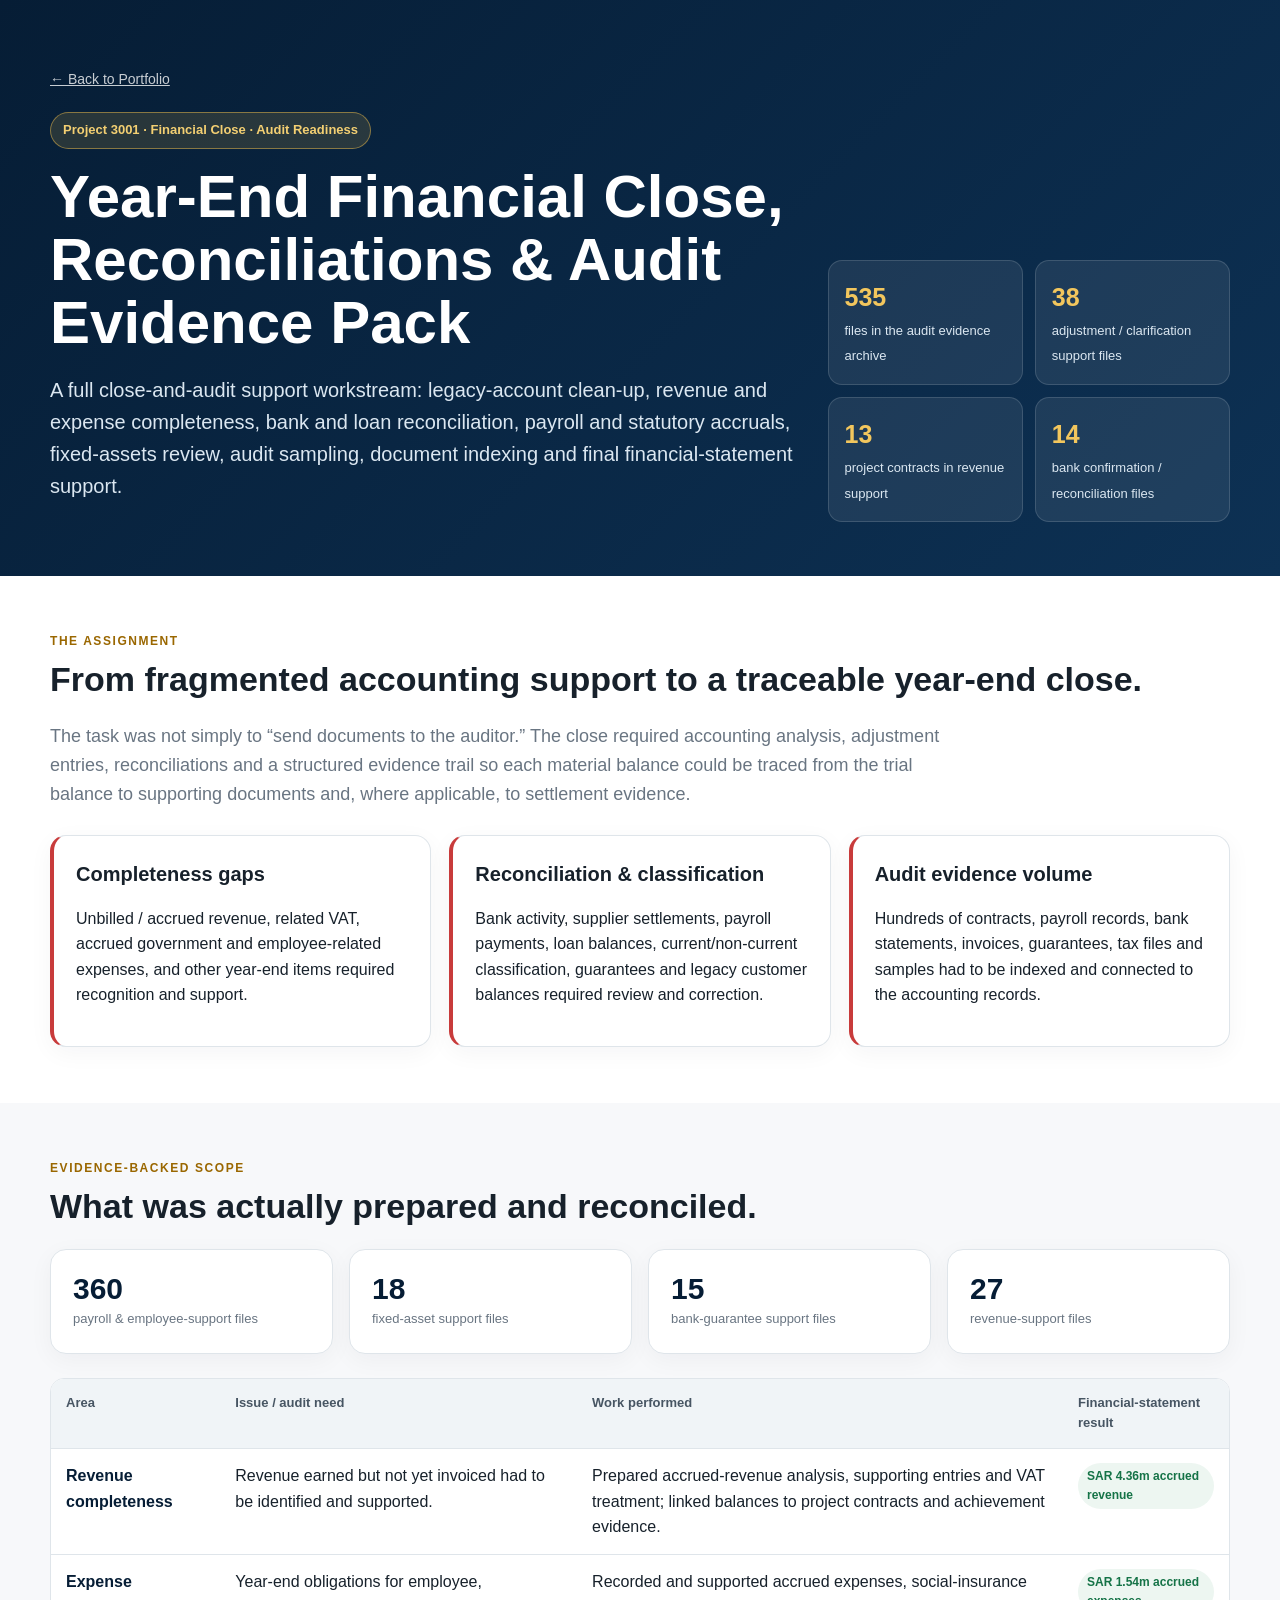
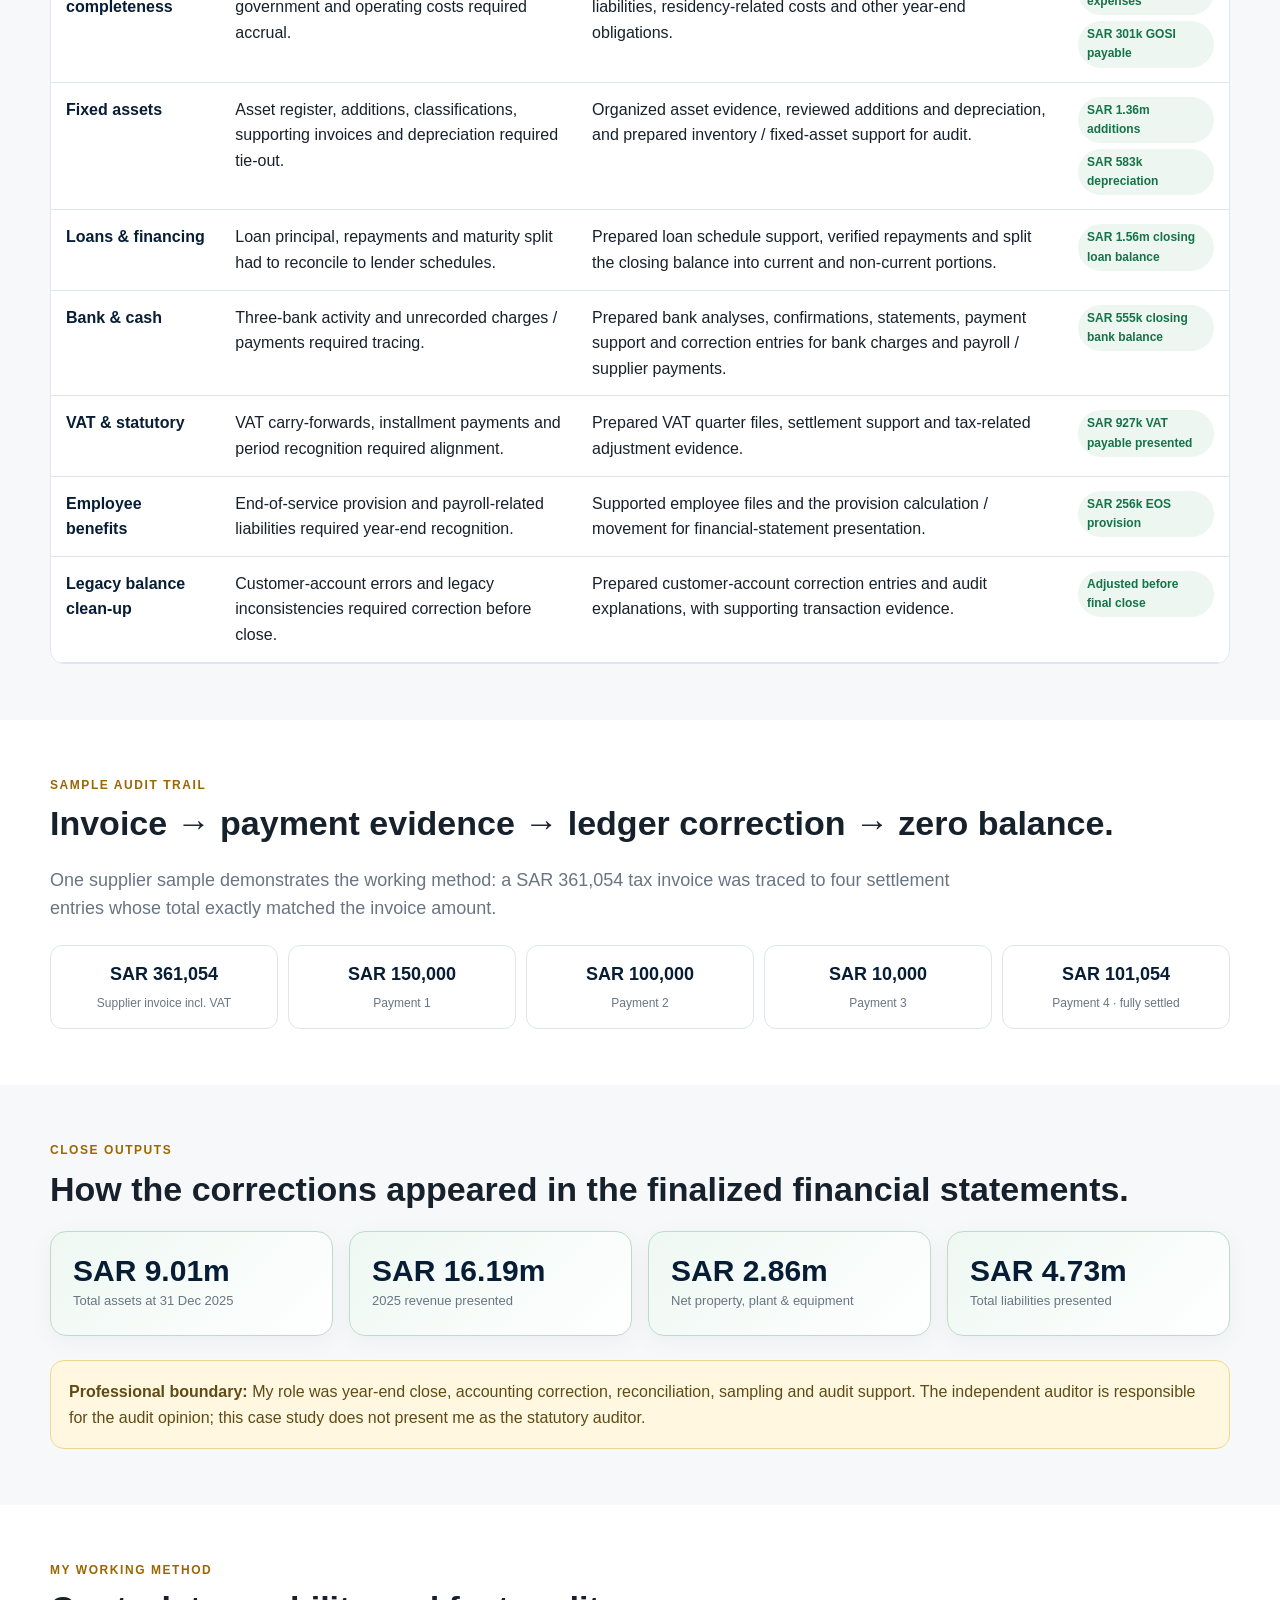
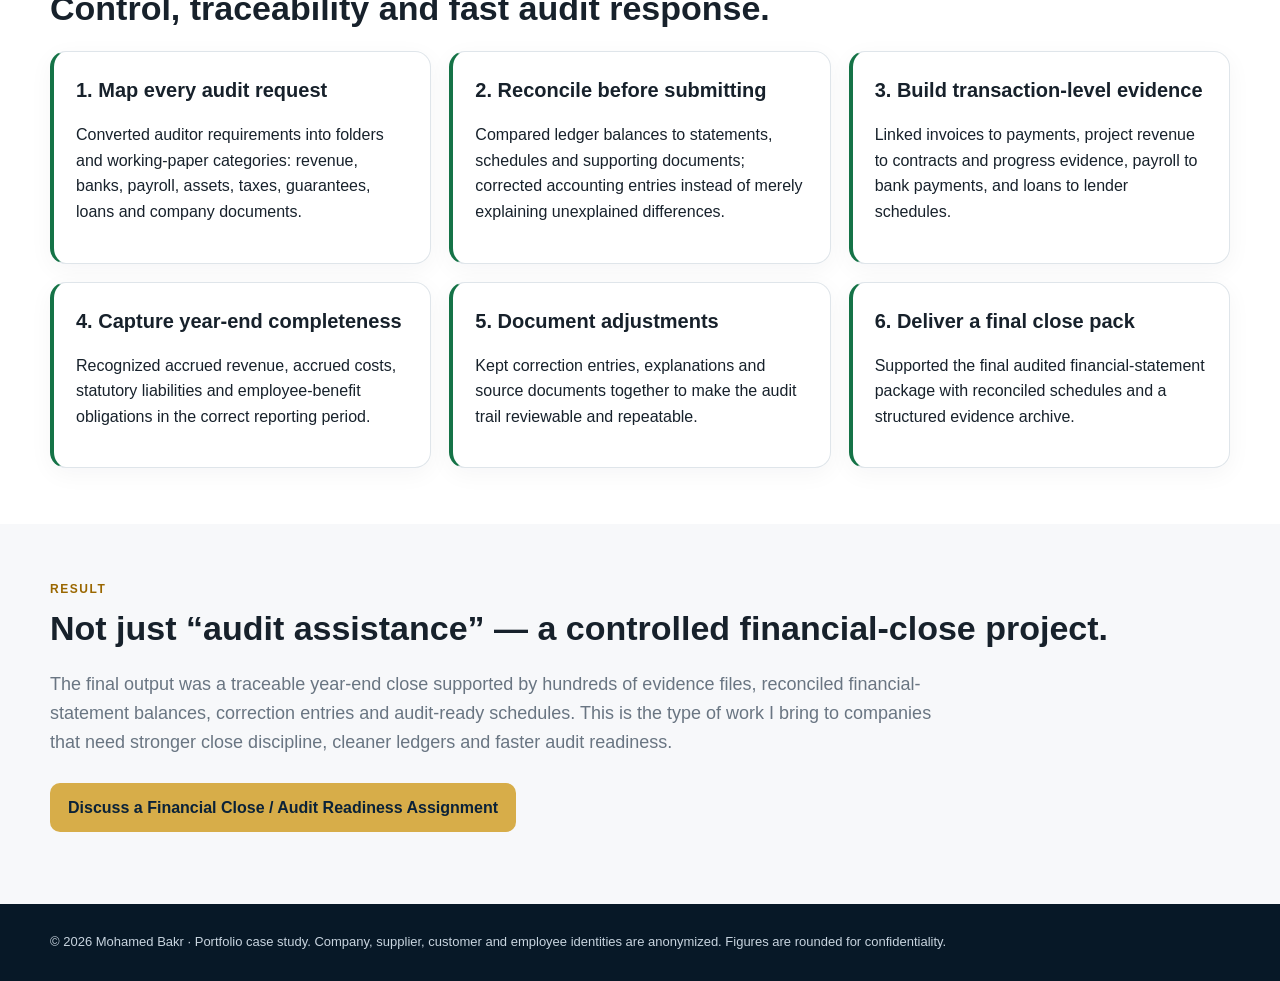
==== audit-close-case-study.html @ 98dadbd9 "Add files via upload" ====
<!doctype html>
<html lang="en">
<head>
  <meta charset="utf-8">
  <meta name="viewport" content="width=device-width,initial-scale=1">
  <title>Project 3001 | Year-End Close & Audit Readiness | Mohamed Bakr</title>
  <meta name="description" content="Evidence-backed case study: year-end financial close, audit readiness, reconciliations, adjustment entries, sampling and supporting schedules for a Saudi project-based company.">
  <style>
    :root{--navy:#061d35;--navy2:#0d3154;--gold:#d7ad49;--paper:#f7f8fa;--ink:#17212b;--muted:#697582;--line:#dfe5ea;--good:#157347;--warn:#9a6700}
    *{box-sizing:border-box}
    body{margin:0;font-family:Arial,Helvetica,sans-serif;color:var(--ink);background:#fff;line-height:1.6}
    a{color:inherit}
    .hero{background:linear-gradient(135deg,var(--navy),var(--navy2));color:#fff;padding:68px 22px 54px}
    .wrap{max-width:1180px;margin:auto}
    .crumb{font-size:14px;opacity:.78;margin-bottom:22px}
    .badge{display:inline-block;background:rgba(215,173,73,.16);border:1px solid rgba(215,173,73,.55);color:#f3cf72;border-radius:999px;padding:7px 12px;font-weight:700;font-size:13px}
    h1{font-size:clamp(34px,5vw,60px);line-height:1.05;margin:16px 0}
    .sub{font-size:20px;max-width:900px;color:#dbe7f1}
    .hero-grid{display:grid;grid-template-columns:1.3fr .7fr;gap:30px;align-items:end}
    .hero-kpis{display:grid;grid-template-columns:repeat(2,1fr);gap:12px}
    .hk{background:rgba(255,255,255,.08);border:1px solid rgba(255,255,255,.14);padding:16px;border-radius:14px}
    .hk b{display:block;font-size:25px;color:#f2c65d}.hk span{font-size:13px;color:#dbe7f1}
    .section{padding:56px 22px}
    .soft{background:var(--paper)}
    .eyebrow{text-transform:uppercase;letter-spacing:.13em;font-size:12px;font-weight:800;color:var(--warn)}
    h2{font-size:34px;line-height:1.2;margin:8px 0 22px}
    h3{margin:0 0 8px;font-size:20px}
    .lead{font-size:18px;color:var(--muted);max-width:900px}
    .grid3{display:grid;grid-template-columns:repeat(3,1fr);gap:18px}
    .grid4{display:grid;grid-template-columns:repeat(4,1fr);gap:16px}
    .card{border:1px solid var(--line);border-radius:16px;padding:22px;background:#fff;box-shadow:0 6px 24px rgba(6,29,53,.045)}
    .metric b{display:block;font-size:30px;color:var(--navy);line-height:1.1}.metric span{color:var(--muted);font-size:13px}
    .issue{border-left:4px solid #c83b3b}
    .fix{border-left:4px solid var(--good)}
    .evidence{border-left:4px solid var(--gold)}
    .table-wrap{overflow:auto;border:1px solid var(--line);border-radius:14px}
    table{border-collapse:collapse;width:100%;min-width:850px;background:#fff}
    th,td{padding:14px 15px;border-bottom:1px solid var(--line);text-align:left;vertical-align:top}
    th{background:#f0f4f7;font-size:13px;color:#475563}
    td b{color:var(--navy)}
    .pill{display:inline-block;padding:4px 9px;border-radius:999px;background:#edf6f1;color:var(--good);font-weight:700;font-size:12px}
    .trace{display:grid;grid-template-columns:repeat(5,1fr);gap:10px;align-items:stretch}
    .step{border:1px solid var(--line);border-radius:12px;padding:14px;background:#fff;text-align:center}
    .step b{display:block;font-size:18px;color:var(--navy)}
    .step .small{font-size:12px;color:var(--muted)}
    .arrow{display:none}
    .note{background:#fff7df;border:1px solid #efd693;border-radius:14px;padding:18px;color:#5e4b16}
    .result{background:linear-gradient(135deg,#eef8f3,#fff);border:1px solid #bcdcc9}
    .cta{display:inline-block;background:var(--gold);color:#0b2238;text-decoration:none;font-weight:800;padding:12px 18px;border-radius:10px}
    footer{background:#071827;color:#c8d4df;padding:28px 22px;font-size:13px}
    @media(max-width:900px){.hero-grid,.grid3,.grid4{grid-template-columns:1fr}.trace{grid-template-columns:1fr 1fr}.hero-kpis{grid-template-columns:1fr 1fr}}
    @media(max-width:560px){.trace,.hero-kpis{grid-template-columns:1fr}h2{font-size:28px}}
  </style>
</head>
<body>
  <section class="hero">
    <div class="wrap hero-grid">
      <div>
        <div class="crumb"><a href="index.html#portfolio">← Back to Portfolio</a></div>
        <span class="badge">Project 3001 · Financial Close · Audit Readiness</span>
        <h1>Year-End Financial Close, Reconciliations & Audit Evidence Pack</h1>
        <p class="sub">A full close-and-audit support workstream: legacy-account clean-up, revenue and expense completeness, bank and loan reconciliation, payroll and statutory accruals, fixed-assets review, audit sampling, document indexing and final financial-statement support.</p>
      </div>
      <div class="hero-kpis">
        <div class="hk"><b>535</b><span>files in the audit evidence archive</span></div>
        <div class="hk"><b>38</b><span>adjustment / clarification support files</span></div>
        <div class="hk"><b>13</b><span>project contracts in revenue support</span></div>
        <div class="hk"><b>14</b><span>bank confirmation / reconciliation files</span></div>
      </div>
    </div>
  </section>

  <section class="section">
    <div class="wrap">
      <div class="eyebrow">The assignment</div>
      <h2>From fragmented accounting support to a traceable year-end close.</h2>
      <p class="lead">The task was not simply to “send documents to the auditor.” The close required accounting analysis, adjustment entries, reconciliations and a structured evidence trail so each material balance could be traced from the trial balance to supporting documents and, where applicable, to settlement evidence.</p>
      <div class="grid3" style="margin-top:26px">
        <div class="card issue"><h3>Completeness gaps</h3><p>Unbilled / accrued revenue, related VAT, accrued government and employee-related expenses, and other year-end items required recognition and support.</p></div>
        <div class="card issue"><h3>Reconciliation & classification</h3><p>Bank activity, supplier settlements, payroll payments, loan balances, current/non-current classification, guarantees and legacy customer balances required review and correction.</p></div>
        <div class="card issue"><h3>Audit evidence volume</h3><p>Hundreds of contracts, payroll records, bank statements, invoices, guarantees, tax files and samples had to be indexed and connected to the accounting records.</p></div>
      </div>
    </div>
  </section>

  <section class="section soft">
    <div class="wrap">
      <div class="eyebrow">Evidence-backed scope</div>
      <h2>What was actually prepared and reconciled.</h2>
      <div class="grid4">
        <div class="card metric"><b>360</b><span>payroll & employee-support files</span></div>
        <div class="card metric"><b>18</b><span>fixed-asset support files</span></div>
        <div class="card metric"><b>15</b><span>bank-guarantee support files</span></div>
        <div class="card metric"><b>27</b><span>revenue-support files</span></div>
      </div>

      <div class="table-wrap" style="margin-top:24px">
        <table>
          <thead><tr><th>Area</th><th>Issue / audit need</th><th>Work performed</th><th>Financial-statement result</th></tr></thead>
          <tbody>
            <tr>
              <td><b>Revenue completeness</b></td>
              <td>Revenue earned but not yet invoiced had to be identified and supported.</td>
              <td>Prepared accrued-revenue analysis, supporting entries and VAT treatment; linked balances to project contracts and achievement evidence.</td>
              <td><span class="pill">SAR 4.36m accrued revenue</span></td>
            </tr>
            <tr>
              <td><b>Expense completeness</b></td>
              <td>Year-end obligations for employee, government and operating costs required accrual.</td>
              <td>Recorded and supported accrued expenses, social-insurance liabilities, residency-related costs and other year-end obligations.</td>
              <td><span class="pill">SAR 1.54m accrued expenses</span><br><span class="pill" style="margin-top:6px">SAR 301k GOSI payable</span></td>
            </tr>
            <tr>
              <td><b>Fixed assets</b></td>
              <td>Asset register, additions, classifications, supporting invoices and depreciation required tie-out.</td>
              <td>Organized asset evidence, reviewed additions and depreciation, and prepared inventory / fixed-asset support for audit.</td>
              <td><span class="pill">SAR 1.36m additions</span><br><span class="pill" style="margin-top:6px">SAR 583k depreciation</span></td>
            </tr>
            <tr>
              <td><b>Loans & financing</b></td>
              <td>Loan principal, repayments and maturity split had to reconcile to lender schedules.</td>
              <td>Prepared loan schedule support, verified repayments and split the closing balance into current and non-current portions.</td>
              <td><span class="pill">SAR 1.56m closing loan balance</span></td>
            </tr>
            <tr>
              <td><b>Bank & cash</b></td>
              <td>Three-bank activity and unrecorded charges / payments required tracing.</td>
              <td>Prepared bank analyses, confirmations, statements, payment support and correction entries for bank charges and payroll / supplier payments.</td>
              <td><span class="pill">SAR 555k closing bank balance</span></td>
            </tr>
            <tr>
              <td><b>VAT & statutory</b></td>
              <td>VAT carry-forwards, installment payments and period recognition required alignment.</td>
              <td>Prepared VAT quarter files, settlement support and tax-related adjustment evidence.</td>
              <td><span class="pill">SAR 927k VAT payable presented</span></td>
            </tr>
            <tr>
              <td><b>Employee benefits</b></td>
              <td>End-of-service provision and payroll-related liabilities required year-end recognition.</td>
              <td>Supported employee files and the provision calculation / movement for financial-statement presentation.</td>
              <td><span class="pill">SAR 256k EOS provision</span></td>
            </tr>
            <tr>
              <td><b>Legacy balance clean-up</b></td>
              <td>Customer-account errors and legacy inconsistencies required correction before close.</td>
              <td>Prepared customer-account correction entries and audit explanations, with supporting transaction evidence.</td>
              <td><span class="pill">Adjusted before final close</span></td>
            </tr>
          </tbody>
        </table>
      </div>
    </div>
  </section>

  <section class="section">
    <div class="wrap">
      <div class="eyebrow">Sample audit trail</div>
      <h2>Invoice → payment evidence → ledger correction → zero balance.</h2>
      <p class="lead">One supplier sample demonstrates the working method: a SAR 361,054 tax invoice was traced to four settlement entries whose total exactly matched the invoice amount.</p>
      <div class="trace" style="margin-top:22px">
        <div class="step"><b>SAR 361,054</b><span class="small">Supplier invoice incl. VAT</span></div>
        <div class="step"><b>SAR 150,000</b><span class="small">Payment 1</span></div>
        <div class="step"><b>SAR 100,000</b><span class="small">Payment 2</span></div>
        <div class="step"><b>SAR 10,000</b><span class="small">Payment 3</span></div>
        <div class="step"><b>SAR 101,054</b><span class="small">Payment 4 · fully settled</span></div>
      </div>
    </div>
  </section>

  <section class="section soft">
    <div class="wrap">
      <div class="eyebrow">Close outputs</div>
      <h2>How the corrections appeared in the finalized financial statements.</h2>
      <div class="grid4">
        <div class="card metric result"><b>SAR 9.01m</b><span>Total assets at 31 Dec 2025</span></div>
        <div class="card metric result"><b>SAR 16.19m</b><span>2025 revenue presented</span></div>
        <div class="card metric result"><b>SAR 2.86m</b><span>Net property, plant & equipment</span></div>
        <div class="card metric result"><b>SAR 4.73m</b><span>Total liabilities presented</span></div>
      </div>
      <div class="note" style="margin-top:24px">
        <b>Professional boundary:</b> My role was year-end close, accounting correction, reconciliation, sampling and audit support. The independent auditor is responsible for the audit opinion; this case study does not present me as the statutory auditor.
      </div>
    </div>
  </section>

  <section class="section">
    <div class="wrap">
      <div class="eyebrow">My working method</div>
      <h2>Control, traceability and fast audit response.</h2>
      <div class="grid3">
        <div class="card fix"><h3>1. Map every audit request</h3><p>Converted auditor requirements into folders and working-paper categories: revenue, banks, payroll, assets, taxes, guarantees, loans and company documents.</p></div>
        <div class="card fix"><h3>2. Reconcile before submitting</h3><p>Compared ledger balances to statements, schedules and supporting documents; corrected accounting entries instead of merely explaining unexplained differences.</p></div>
        <div class="card fix"><h3>3. Build transaction-level evidence</h3><p>Linked invoices to payments, project revenue to contracts and progress evidence, payroll to bank payments, and loans to lender schedules.</p></div>
        <div class="card fix"><h3>4. Capture year-end completeness</h3><p>Recognized accrued revenue, accrued costs, statutory liabilities and employee-benefit obligations in the correct reporting period.</p></div>
        <div class="card fix"><h3>5. Document adjustments</h3><p>Kept correction entries, explanations and source documents together to make the audit trail reviewable and repeatable.</p></div>
        <div class="card fix"><h3>6. Deliver a final close pack</h3><p>Supported the final audited financial-statement package with reconciled schedules and a structured evidence archive.</p></div>
      </div>
    </div>
  </section>

  <section class="section soft">
    <div class="wrap">
      <div class="eyebrow">Result</div>
      <h2>Not just “audit assistance” — a controlled financial-close project.</h2>
      <p class="lead">The final output was a traceable year-end close supported by hundreds of evidence files, reconciled financial-statement balances, correction entries and audit-ready schedules. This is the type of work I bring to companies that need stronger close discipline, cleaner ledgers and faster audit readiness.</p>
      <p style="margin-top:26px"><a class="cta" href="index.html#contact">Discuss a Financial Close / Audit Readiness Assignment</a></p>
    </div>
  </section>

  <footer><div class="wrap">© 2026 Mohamed Bakr · Portfolio case study. Company, supplier, customer and employee identities are anonymized. Figures are rounded for confidentiality.</div></footer>
</body>
</html>
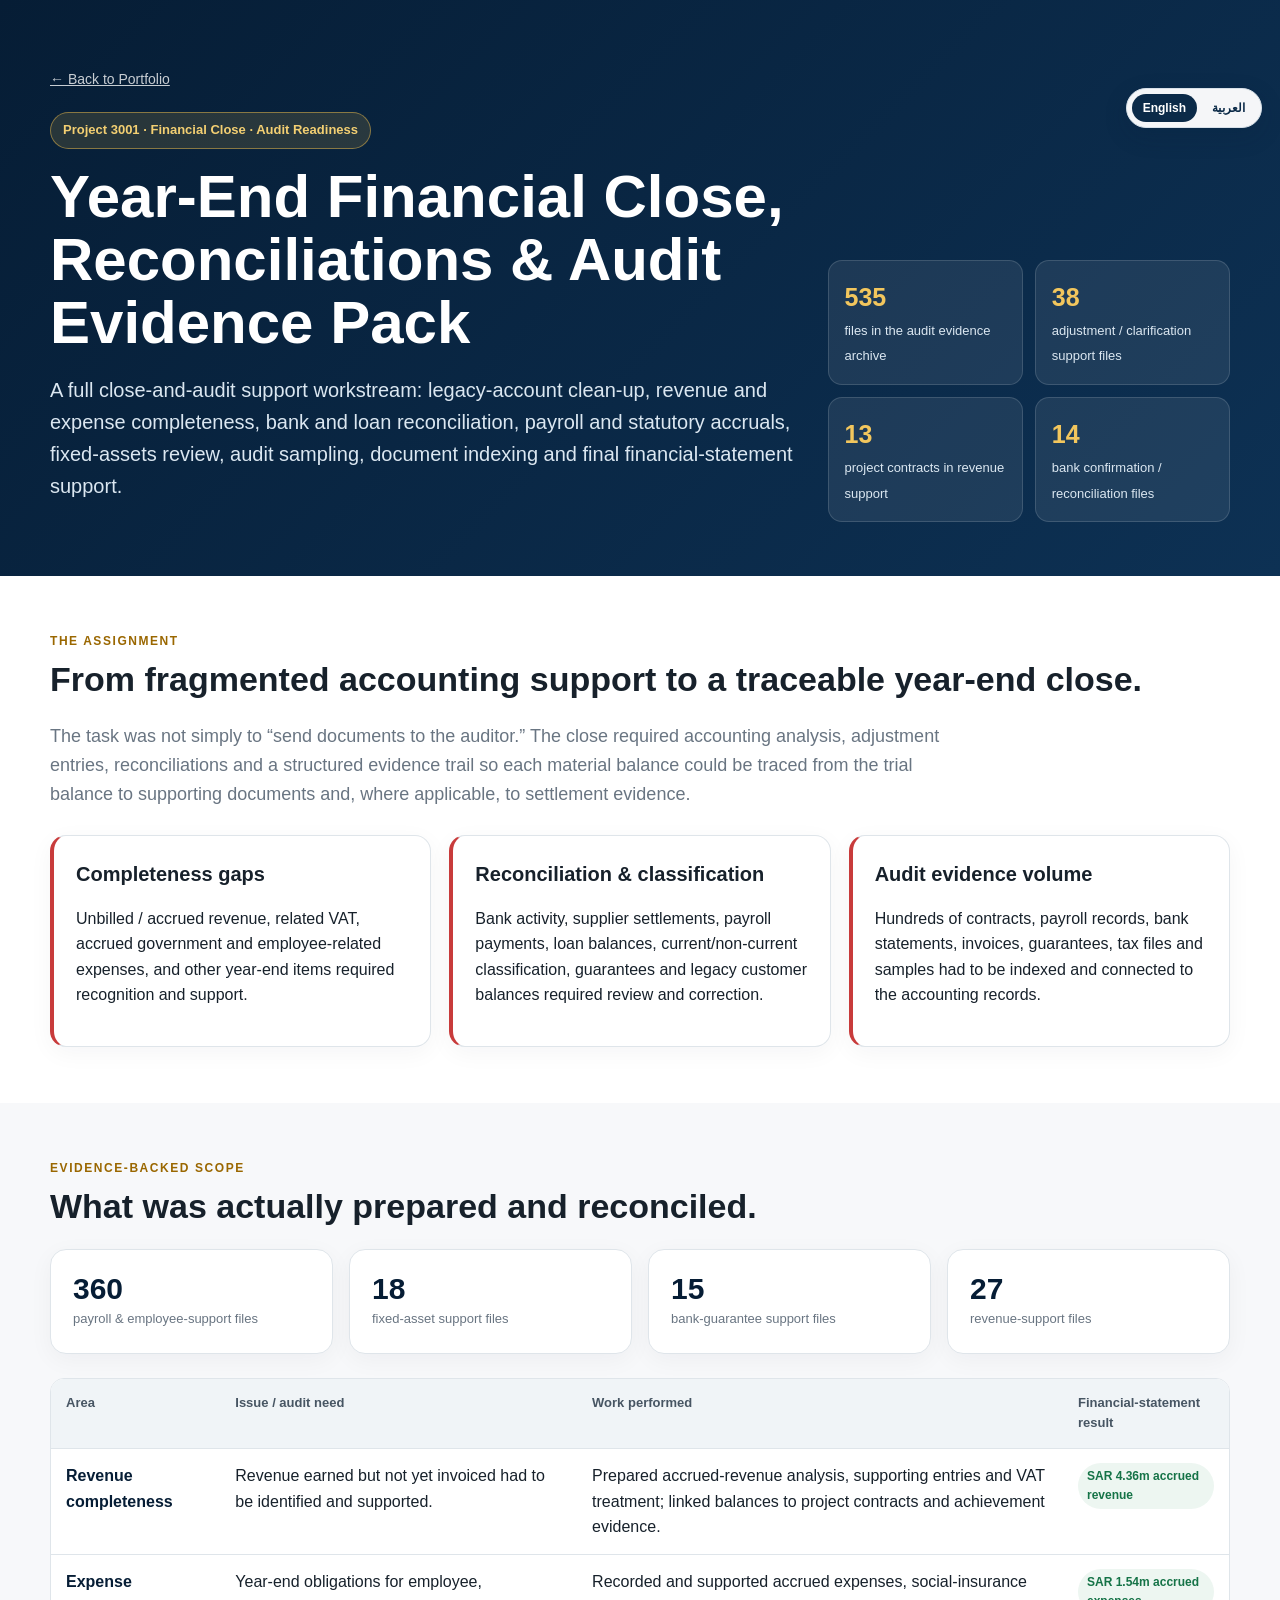
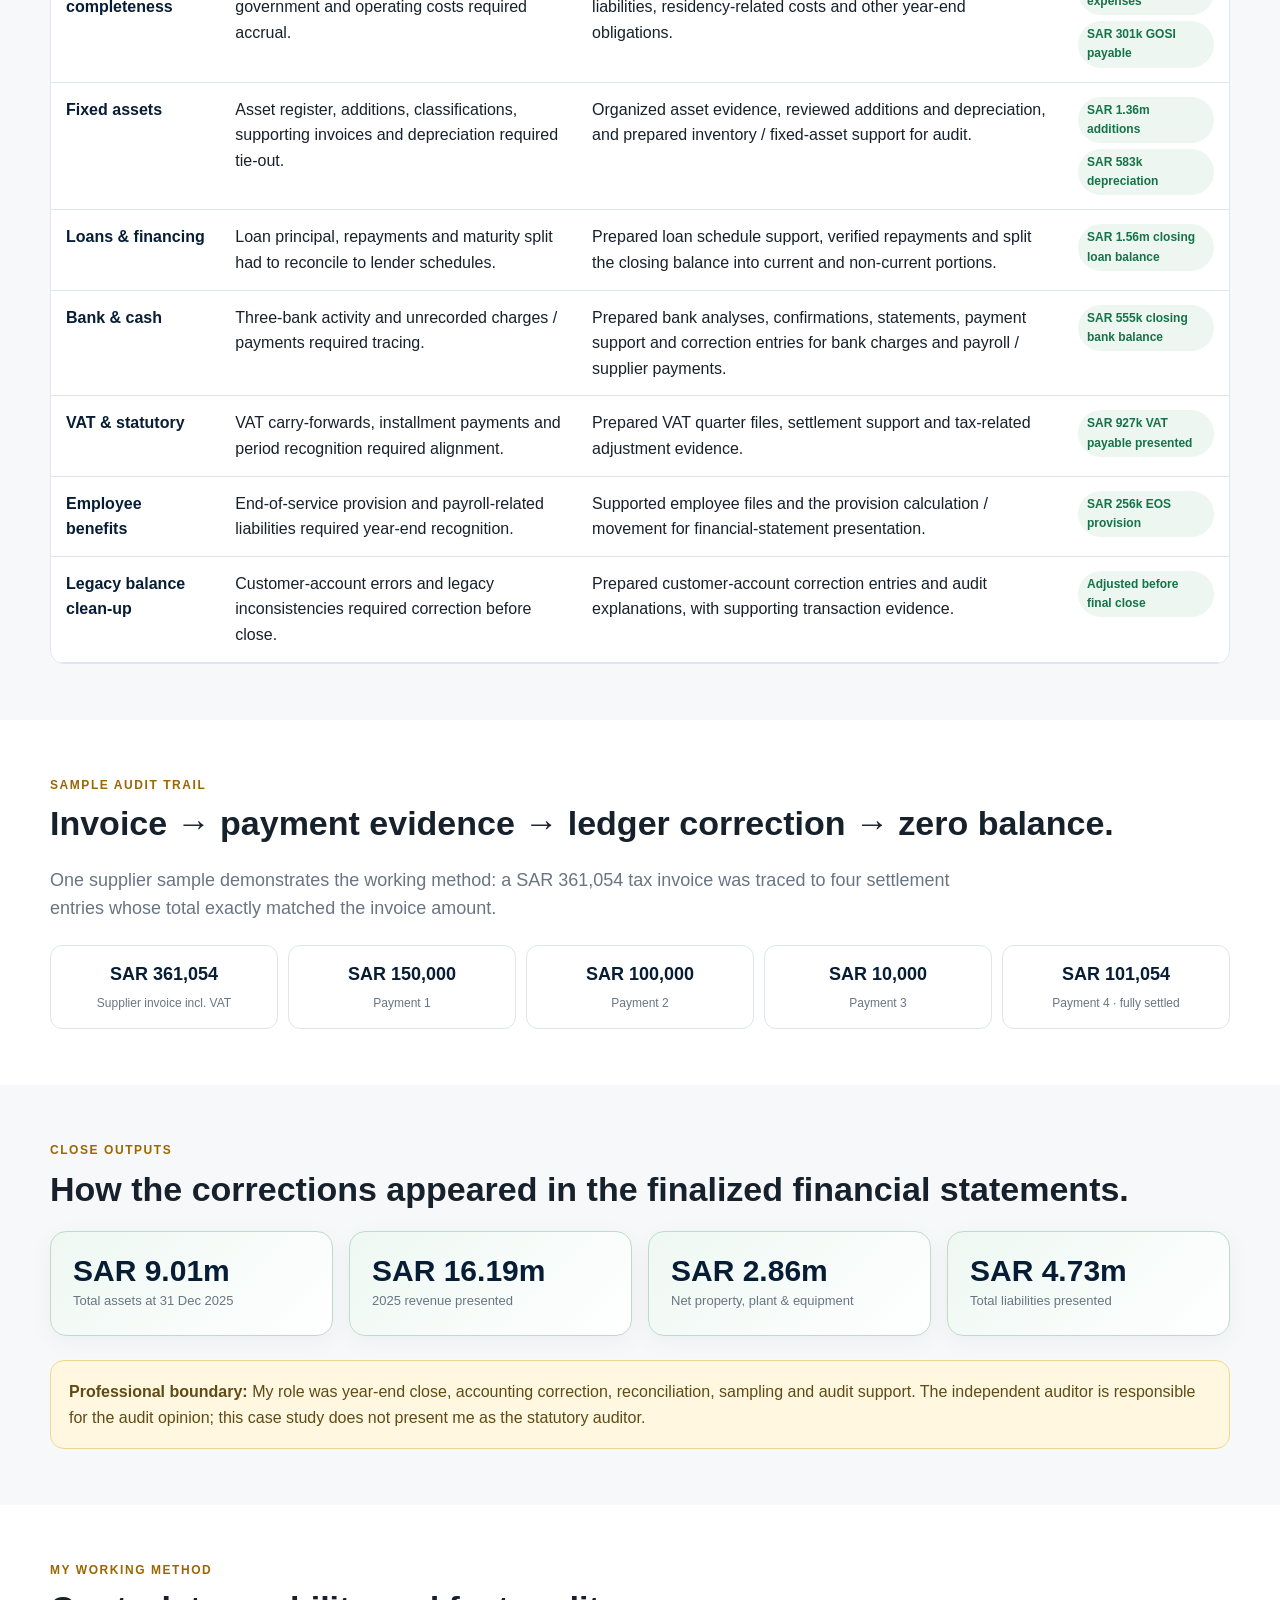
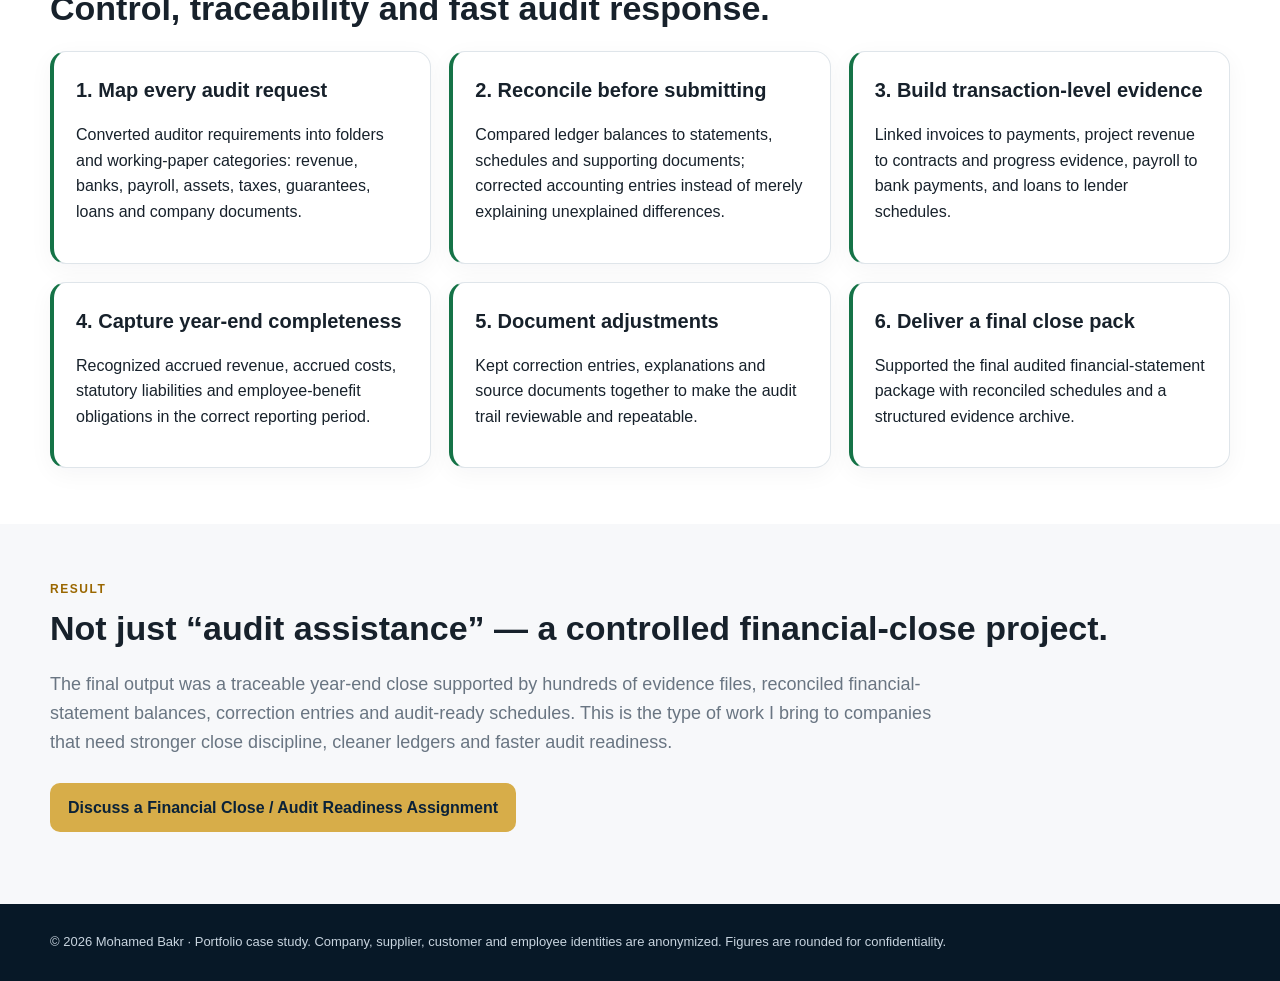
==== commit 6764da55: "Add full Arabic version and bilingual language switch Publish Arabic RTL versions of the portfolio a" ====
--- a/audit-close-case-study.html
+++ b/audit-close-case-study.html
@@ -3,9 +3,70 @@
 <head>
   <meta charset="utf-8">
   <meta name="viewport" content="width=device-width,initial-scale=1">
-  <title>Project 3001 | Year-End Close & Audit Readiness | Mohamed Bakr</title>
-  <meta name="description" content="Evidence-backed case study: year-end financial close, audit readiness, reconciliations, adjustment entries, sampling and supporting schedules for a Saudi project-based company.">
-  <style>
+  <title>Year-End Close & Audit Readiness Case Study | Mohamed Bakr Finance</title>
+  <meta name="description" content="An evidence-backed year-end close and audit-readiness case study covering reconciliations, adjustment entries, accrued revenue, VAT, loans, payroll, assets and audit support.">
+  
+<!-- SEO ENHANCEMENT START -->
+<meta name="robots" content="index,follow,max-image-preview:large,max-snippet:-1,max-video-preview:-1">
+<meta name="author" content="Mohamed Bakr">
+<link rel="canonical" href="https://mohamedbakrfinance.com/audit-close-case-study.html">
+<link rel="alternate" hreflang="en" href="https://mohamedbakrfinance.com/audit-close-case-study.html">
+<link rel="alternate" hreflang="ar" href="https://mohamedbakrfinance.com/audit-close-case-study-ar.html">
+<meta property="og:type" content="article">
+<meta property="og:site_name" content="Mohamed Bakr Finance">
+<meta property="og:title" content="Year-End Close & Audit Readiness Case Study | Mohamed Bakr Finance">
+<meta property="og:description" content="An evidence-backed year-end close and audit-readiness case study covering reconciliations, adjustment entries, accrued revenue, VAT, loans, payroll, assets and audit support.">
+<meta property="og:url" content="https://mohamedbakrfinance.com/audit-close-case-study.html">
+<meta property="og:image" content="https://mohamedbakrfinance.com/assets/executive-kpi.png">
+<meta property="og:locale" content="en_US">
+<meta property="og:locale:alternate" content="ar_SA">
+<meta name="twitter:card" content="summary_large_image">
+<meta name="twitter:title" content="Year-End Close & Audit Readiness Case Study | Mohamed Bakr Finance">
+<meta name="twitter:description" content="An evidence-backed year-end close and audit-readiness case study covering reconciliations, adjustment entries, accrued revenue, VAT, loans, payroll, assets and audit support.">
+<meta name="twitter:image" content="https://mohamedbakrfinance.com/assets/executive-kpi.png">
+<link rel="icon" href="assets/favicon.svg" type="image/svg+xml">
+<script type="application/ld+json">
+{
+  "@context": "https://schema.org",
+  "@type": "Article",
+  "@id": "https://mohamedbakrfinance.com/audit-close-case-study.html#article",
+  "headline": "Year-End Financial Close, Reconciliations & Audit Evidence Pack",
+  "description": "An evidence-backed year-end close and audit-readiness case study covering reconciliations, adjustment entries, accrued revenue, VAT, loans, payroll, assets and audit support.",
+  "url": "https://mohamedbakrfinance.com/audit-close-case-study.html",
+  "mainEntityOfPage": "https://mohamedbakrfinance.com/audit-close-case-study.html",
+  "image": [
+    "https://mohamedbakrfinance.com/assets/executive-kpi.png"
+  ],
+  "dateModified": "2026-09-03",
+  "author": {
+    "@type": "Person",
+    "@id": "https://mohamedbakrfinance.com/#person",
+    "name": "Mohamed Bakr",
+    "url": "https://mohamedbakrfinance.com/"
+  },
+  "publisher": {
+    "@type": "Person",
+    "@id": "https://mohamedbakrfinance.com/#person",
+    "name": "Mohamed Bakr"
+  },
+  "about": [
+    "Financial Close",
+    "Audit Readiness",
+    "Reconciliations",
+    "IFRS",
+    "Financial Reporting"
+  ],
+  "isPartOf": {
+    "@type": "WebSite",
+    "@id": "https://mohamedbakrfinance.com/#website",
+    "name": "Mohamed Bakr Finance",
+    "url": "https://mohamedbakrfinance.com/"
+  }
+}
+</script>
+<!-- SEO ENHANCEMENT END -->
+
+<style>
     :root{--navy:#061d35;--navy2:#0d3154;--gold:#d7ad49;--paper:#f7f8fa;--ink:#17212b;--muted:#697582;--line:#dfe5ea;--good:#157347;--warn:#9a6700}
     *{box-sizing:border-box}
     body{margin:0;font-family:Arial,Helvetica,sans-serif;color:var(--ink);background:#fff;line-height:1.6}
@@ -208,5 +269,6 @@
   </section>
 
   <footer><div class="wrap">© 2026 Mohamed Bakr · Portfolio case study. Company, supplier, customer and employee identities are anonymized. Figures are rounded for confidentiality.</div></footer>
+<script src="language-switch.js"></script>
 </body>
-</html>+</html>
